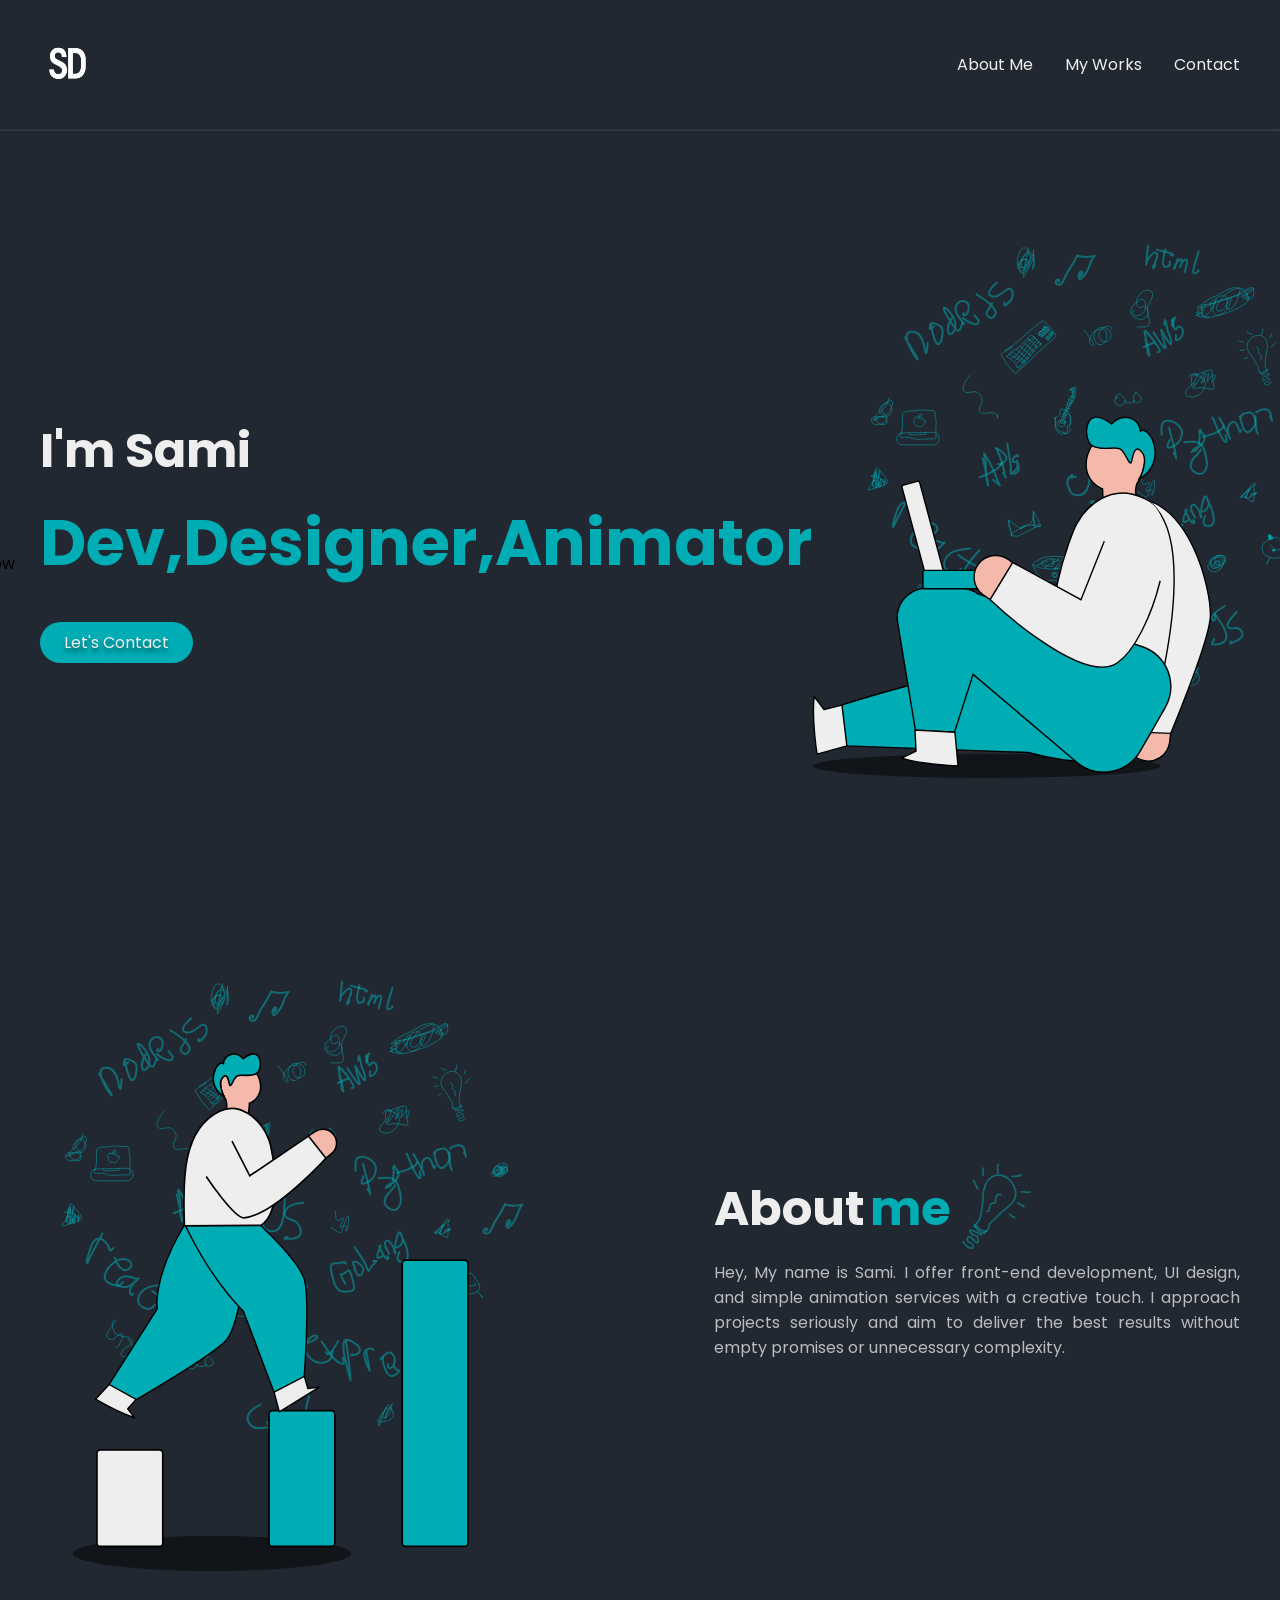
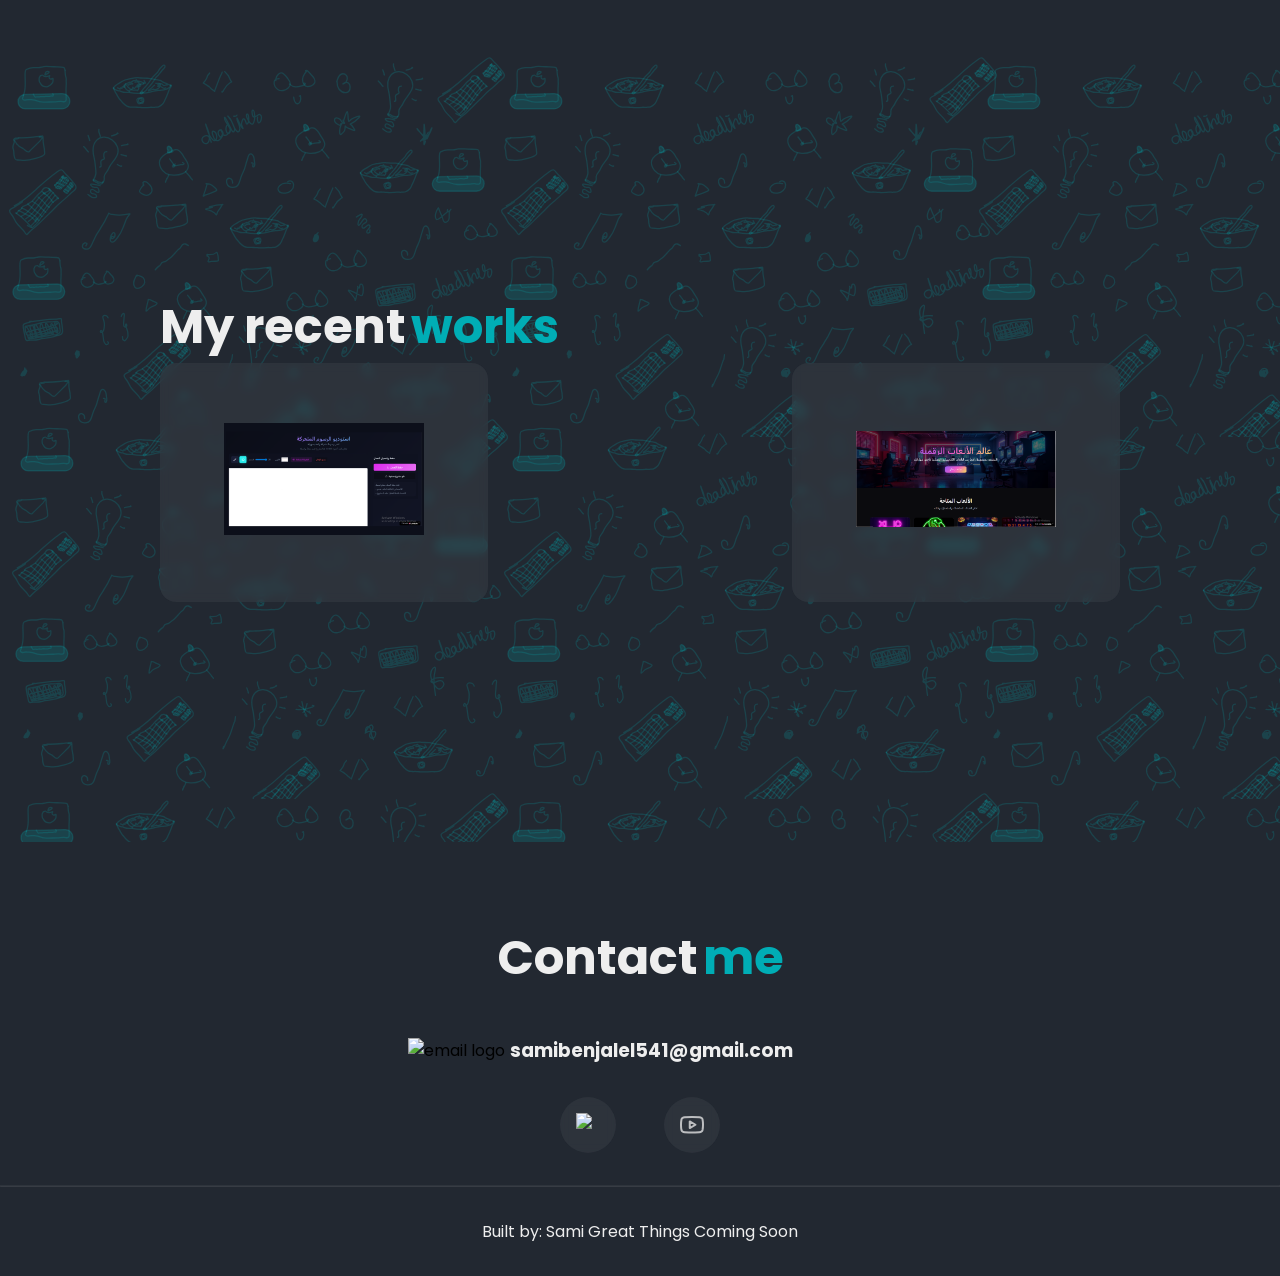
==== Sami.Dev Website/index.html @ eb291d53 "sami.dev website" ====
<!DOCTYPE html>
<html lang="en">
  <head>
    <meta charset="UTF-8" />
    <meta name="viewport" content="width=device-width, initial-scale=1.0" />
    <link rel="stylesheet" href="styles.css" />
    <title>Sami.dev</title>
  </head>
  <body>
    <div class="container">
    <header>
      <img src="assets/imgs/logo.png" alt="SD Logo" width="55" height="65" />
      <nav class="navigation">
        <ul>
          <li><a href="#aboutMe">About Me</a></li>
          <li><a href="#MyWorks">My Works</a></li>
          <li><a href="#contactMe">Contact</a></li>
        </ul>
      </nav>
    </header>
    <hr />

    <section class="hero">
      <img class="arrow" src="assets/svg/arrow.svg" alt="arrow" />
      <div class="heroSub">
        <h1 class="name">I'm Sami</h1>
        <h1 class="title">Dev,Designer,Animator</h1>
        <div class="heroBtns">
          <a class="letscontact" href="#contactMe">Let's Contact</a>
        </div>
      </div>
      <img src="assets/svg/Hero.svg" alt="hero image" class="heroImg" />
    </section>

    <section class="aboutMe" id="aboutMe">
      <img
        src="assets/svg/AboutMe.svg"
        alt="aboutMe image"
        class="aboutMeImg"
      />
      <div class="textContainer">
        <div class="textTitle">
          <h1 class="aboutName">About</h1>
          <h1 class="aboutTitle">me</h1>
          <img src="assets/svg/lightbulb.svg" alt="ligh" class="light" />
        </div>
        <p class="aboutMePar">
          Hey, My name is Sami. I offer front-end development, UI design, and simple animation services with a creative touch.
             I approach projects seriously and aim to deliver the best results without empty promises or unnecessary complexity.
          </p>
      </div>
    </section>
    <section class="works" id="MyWorks">
      <div class="worksContainer">
        <div class="projectTitle">
          <h1 class="aboutName">My recent</h1>
          <h1 class="aboutTitle">works</h1>
        </div>
        <ul>
          <li>
            <a href="https://animation-studio.lovable.app/" target="_blank"><img src="assets/imgs/animationstudio.png" alt="animationstudio"/></a>
          </li>
          <li>
            <a href="https://classic-games-world.lovable.app/" target="_blank"><img src="assets/imgs/games.png" alt="games-online-world-website"/></a>
          </li>
        </ul>
      </div>
    </section>

    <section class="contactContainer" id="contactMe">
      <div class="contactTitle">
        <h1 class="aboutName">Contact</h1>
        <h1 class="aboutTitle">me</h1>
      </div>
      <div class="contact">
        <div class="emailAndPhone">
          <img src="assets/svg/Email.svg" alt="email logo" />
          <a href="mailto:samibenjalel541@gmail.com"
            ><h3>samibenjalel541@gmail.com</h3></a
          >
        </div>
      </div>
      <div class="socialMedia">
        <a href="https://github.com/sami-dev580" target="_blank"
          ><img src="assets/svg/github.svg" alt=" my github account"
        /></a>
        <a href="https://www.youtube.com/@Sami-pk4" target="_blank"
          ><img src="assets/svg/youtube.svg" alt="my youtube channel"
        /></a>
      </div>
    </section>

    <hr />
    <footer>
      <p>Built by: Sami
        Great Things Coming Soon
      </p>
    </footer>
  </div>
  </body>
</html>
---- Sami.Dev Website/styles.css ----
@import url("https://fonts.googleapis.com/css2?family=Poppins:wght@700&display=swap");

* {
  margin: 0;
  padding: 0;
  box-sizing: border-box;
  scroll-behavior: smooth;
  font-family: "Poppins", serif;
}

body {
  background-color: #222831;
}

header {
  display: flex;
  justify-content: space-between;
  align-items: center;
  margin: 2rem auto;
  max-width: 1200px;
}
.navigation ul {
  display: flex;
  list-style-type: none;
  gap: 2rem;
}

.navigation a {
  text-decoration: none;
  color: #eeeeee;
}

.navigation a:hover {
  color: #00adb5;
}

hr {
  opacity: 10%;
}

.hero {
  display: flex;
  justify-content: space-between;
  align-items: center;
  margin: 5rem auto;
  max-width: 1200px;
}
.arrow {
  position: absolute;
  transform: translateX(-5.5rem) translateY(1.5rem);
}

.heroSub {
  display: flex;
  flex-direction: column;
  gap: 0.5rem;
}

.name {
  font-size: 3rem;
  color: #eeeeee;
}

.title {
  font-size: 4rem;
  color: #00adb5;
}
.heroBtns {
  display: flex;
  gap: 1rem;
  margin-top: 1.5rem;
}
.letscontact {
  background-color: #00adb5;
  color: #eeeeee;
  border-radius: 24px;
  text-decoration: none;
  padding: 0.5rem 1.5rem;
  text-shadow: 0px 4px 4px rgba(0, 0, 0, 0.5);
}

.aboutMe {
  display: flex;
  justify-content: space-between;
  align-items: center;
  margin: 5rem auto;
  max-width: 1200px;
  gap: 10rem;
}
.textContainer {
  display: flex;
  flex-direction: column;
}
.textTitle {
  display: flex;
  align-items: center;
  gap: 5px;
  font-size: 2rem;
}
.aboutName {
  color: #eeeeee;
}
.aboutTitle {
  color: #00adb5;
}
.aboutMePar {
  text-align: justify;
  color: rgba(238, 238, 238, 0.75);
}

.works {
  background-image: url("assets/svg/background.svg");
  padding: 10rem 10rem;
  margin: 5rem 0rem;
}
.worksContainer {
  display: flex;
  flex-direction: column;
  justify-content: space-around;
  align-items: left;
  margin: 5rem auto;
  max-width: 1200px;
}

.projectTitle {
  display: flex;
  align-items: center;
  justify-content: left;
  gap: 5px;
  font-size: 2rem;
}
.works ul {
  display: flex;
  list-style-type: none;
  align-items: center;
  justify-content: space-between;
}
.works li {
  border-radius: 16px;
  background-color: rgba(57, 62, 70, 0.5);
  backdrop-filter: blur(4px);
  padding: 1rem 4rem;
}
.works li img {
  width: 200px;
  height: 200px;
  object-fit: contain;
  transition: transform 0.2s;
}
.works li :hover {
  transform: scale(1.5);
}

.contactContainer {
  display: flex;
  flex-direction: column;
  align-items: center;
  justify-content: space-around;
  gap: 2rem;
  margin: 2rem auto;
  max-width: 1200px;
}
.contactTitle {
  display: flex;
  align-items: center;
  justify-content: center;
  gap: 5px;
  margin-bottom: 10px;
  font-size: 2rem;
}
.contact {
  display: flex;
  align-items: center;
  justify-content: center;
  margin-right: 5rem;
  gap: 20rem;
}
.contact h3,
.contact a {
  color: #eeeeee;
  text-decoration: none;
}
.emailAndPhone {
  display: flex;
  align-items: center;
  justify-content: center;
  gap: 5px;
}

.socialMedia {
  display: flex;
  align-items: center;
  justify-content: center;
  gap: 3rem;
}
.socialMedia a {
  display: flex;
  align-items: center;
  justify-content: center;
  border-radius: 50px;
  background-color: rgba(57, 62, 70, 0.5);
  backdrop-filter: blur(4px);
  padding: 1rem;
}
.socialMedia img {
  width: 24px;
  height: 24px;
}

footer {
  color: #eeeeee;
  padding: 2rem;
  text-align: center;
}

@media (max-width: 1023px) {
  header {
    margin-left: 1rem;
    margin-right: 1rem;
  }
  .hero {
    flex-direction: column;
    align-items: center;
    gap: 2rem;
  }
  .heroImg {
    width: 400px;
  }
  .name,
  .title {
    font-size: 2rem;
  }
  .arrow {
    display: none;
  }
  .aboutMe {
    flex-direction: column-reverse;
    align-items: center;
    gap: 2rem;
  }
  .textContainer {
    align-items: center;
    margin: 0rem 5rem;
    gap: 1rem;
  }
  .aboutName,
  .aboutTitle {
    font-size: 2rem;
  }
  .light {
    width: 60px;
  }
  .aboutMeImg {
    width: 400px;
  }
  .works {
    padding: 0;
  }
  .worksContainer {
    padding: 5rem 0rem;
    gap: 3rem;
  }
  .projectTitle {
    margin-left: 1rem;
  }
  .works ul {
    flex-direction: column;
    gap: 1rem;
  }
  .contactContainer {
    margin: 10rem 5rem;
    gap: 2rem;
  }
  .contact {
    flex-direction: column;
    gap: 1rem;
    margin-right: 0;
  }
}
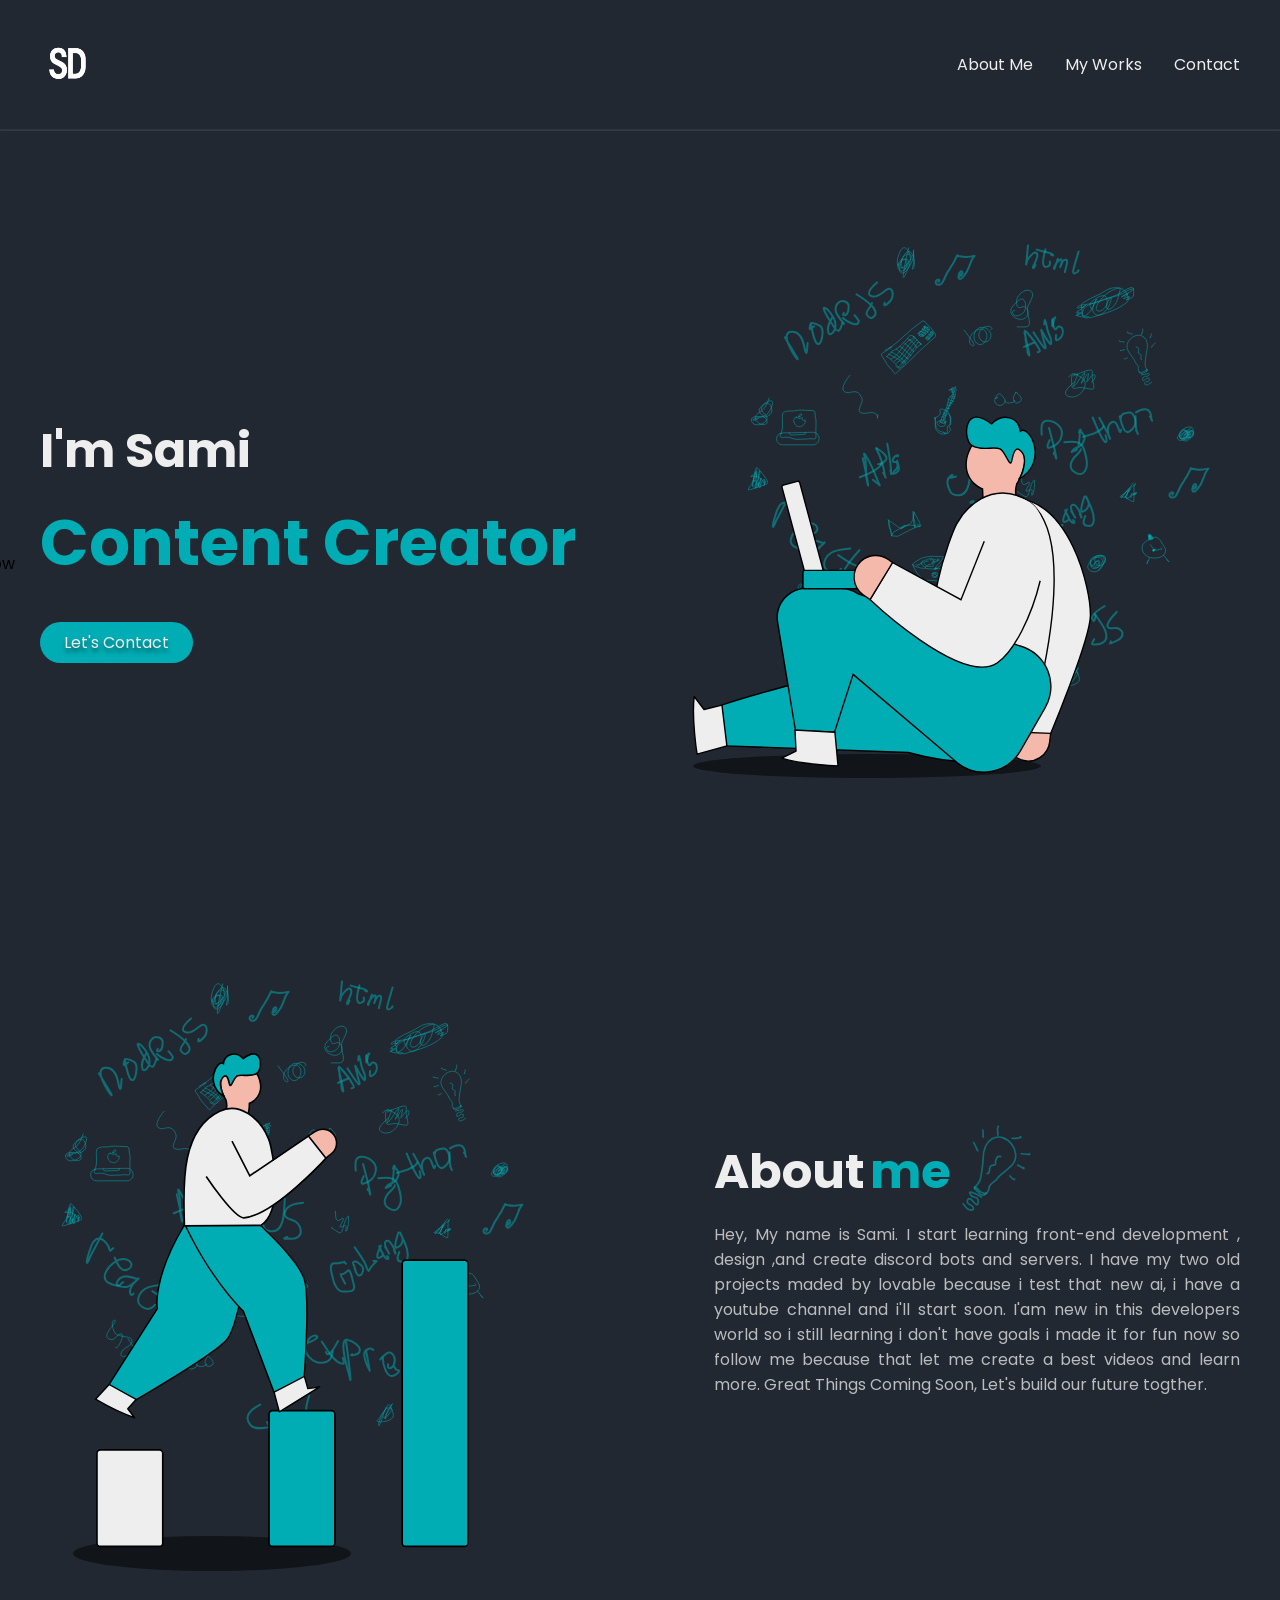
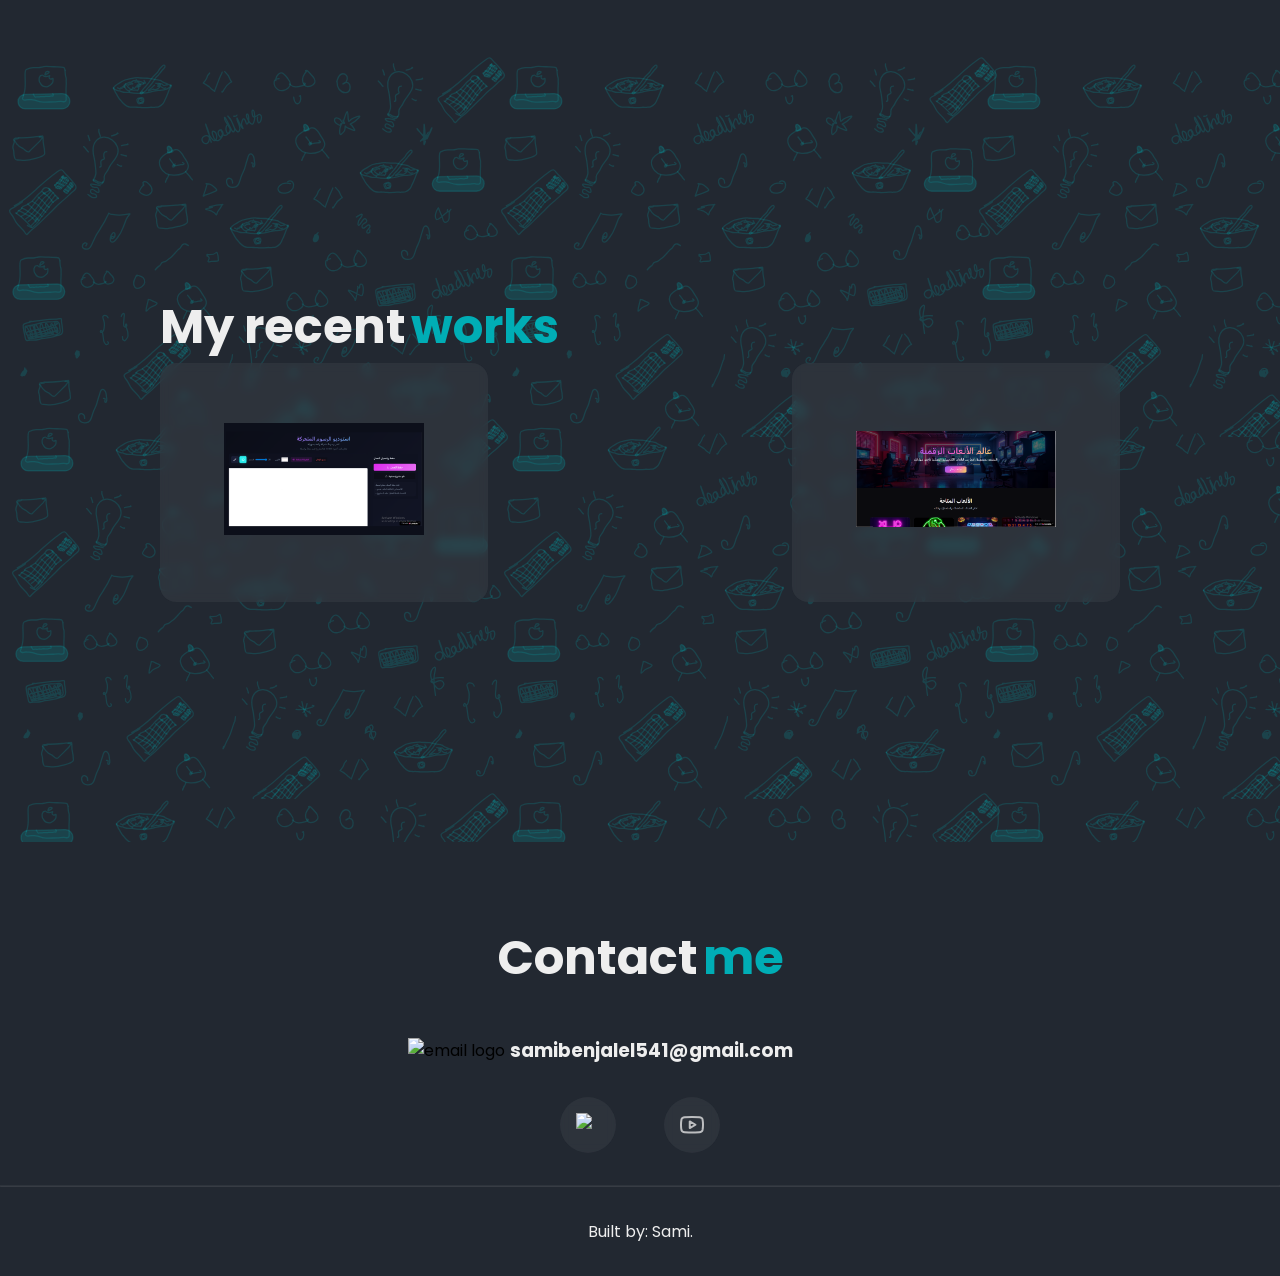
==== commit a8c97908: "index.html" ====
--- a/Sami.Dev Website/index.html
+++ b/Sami.Dev Website/index.html
@@ -24,7 +24,7 @@
       <img class="arrow" src="assets/svg/arrow.svg" alt="arrow" />
       <div class="heroSub">
         <h1 class="name">I'm Sami</h1>
-        <h1 class="title">Dev,Designer,Animator</h1>
+        <h1 class="title">Content Creator</h1>
         <div class="heroBtns">
           <a class="letscontact" href="#contactMe">Let's Contact</a>
         </div>
@@ -45,8 +45,10 @@
           <img src="assets/svg/lightbulb.svg" alt="ligh" class="light" />
         </div>
         <p class="aboutMePar">
-          Hey, My name is Sami. I offer front-end development, UI design, and simple animation services with a creative touch.
-             I approach projects seriously and aim to deliver the best results without empty promises or unnecessary complexity.
+          Hey, My name is Sami. I start learning front-end development , design ,and create discord bots and servers.
+          I have  my two old projects maded by lovable because i test that new ai, i have a youtube channel and i'll start soon.
+          I'am new in this developers world so i still learning i don't have goals i made it for fun  now so follow me because that let me create a best videos and
+          learn more. Great Things Coming Soon, Let's build our future togther.
           </p>
       </div>
     </section>
@@ -92,10 +94,9 @@
 
     <hr />
     <footer>
-      <p>Built by: Sami
-        Great Things Coming Soon
+      <p>Built by: Sami.
       </p>
     </footer>
   </div>
   </body>
-</html>+</html>
